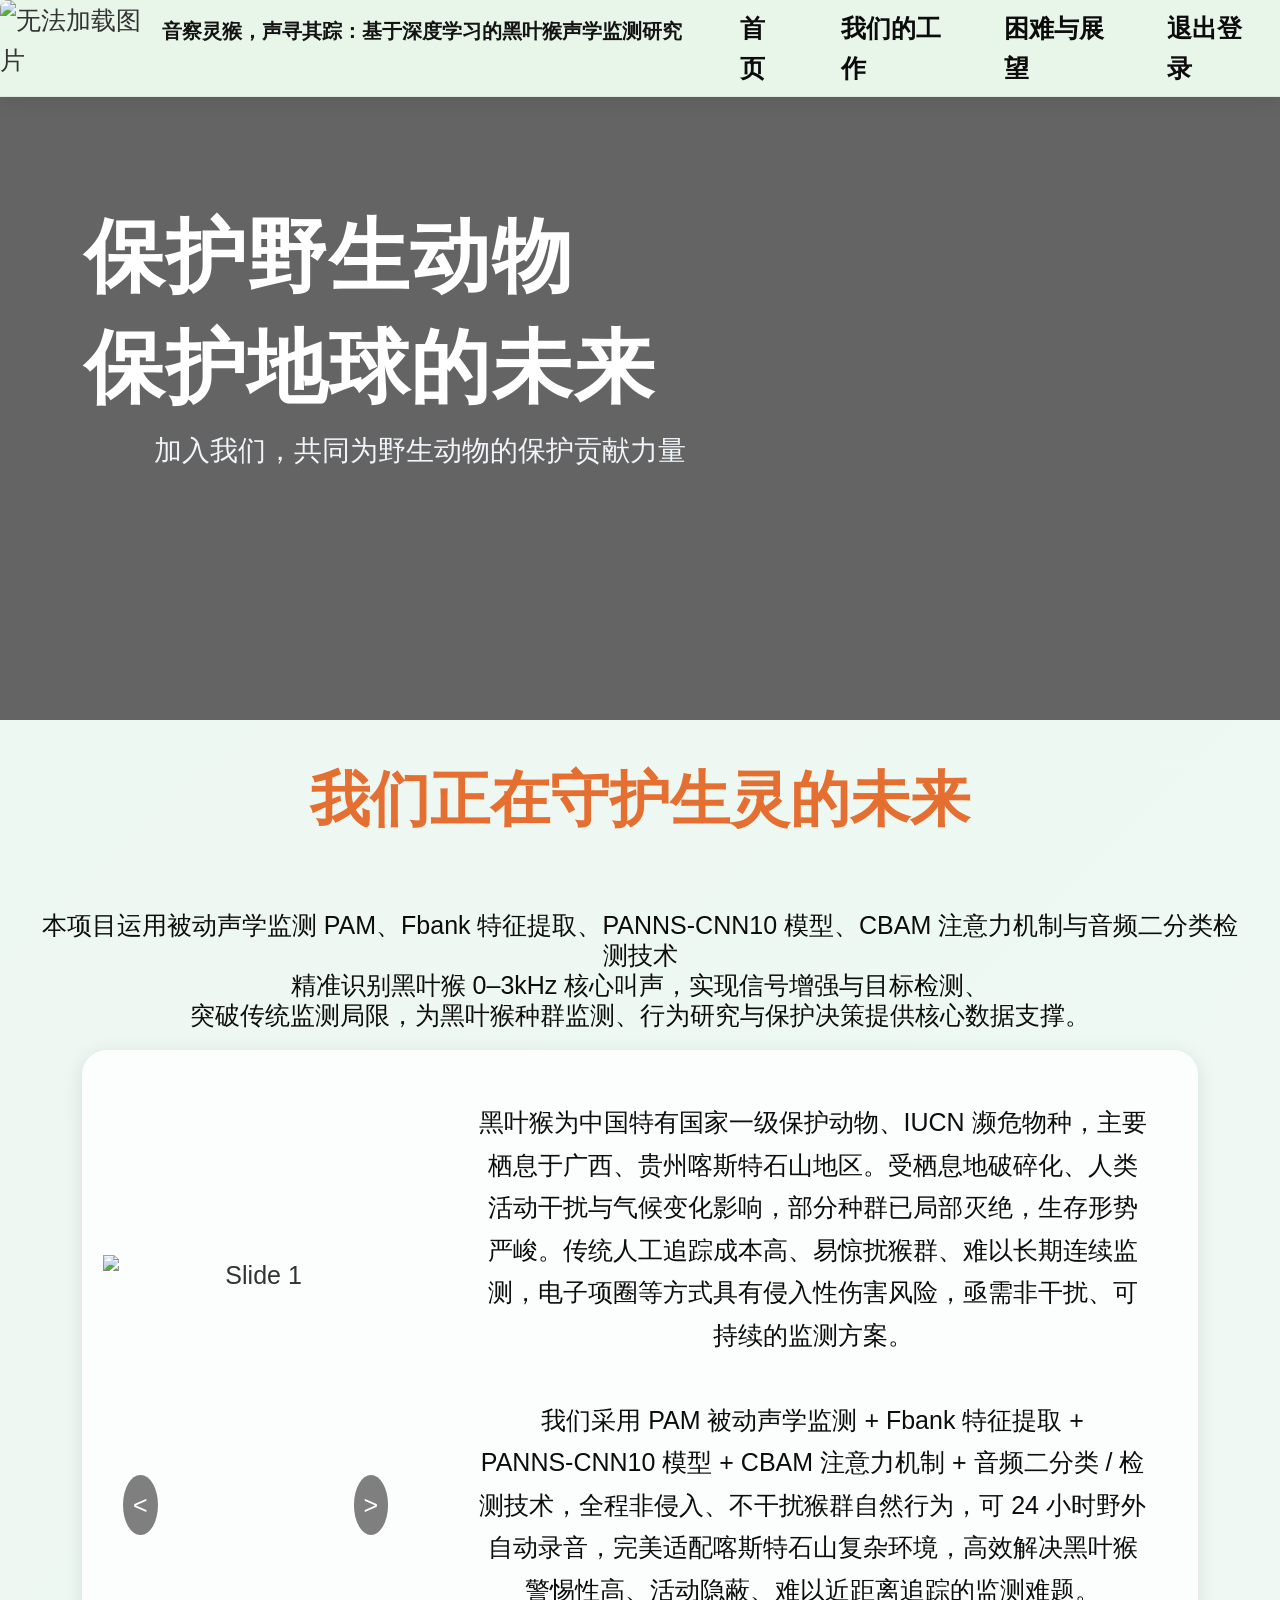
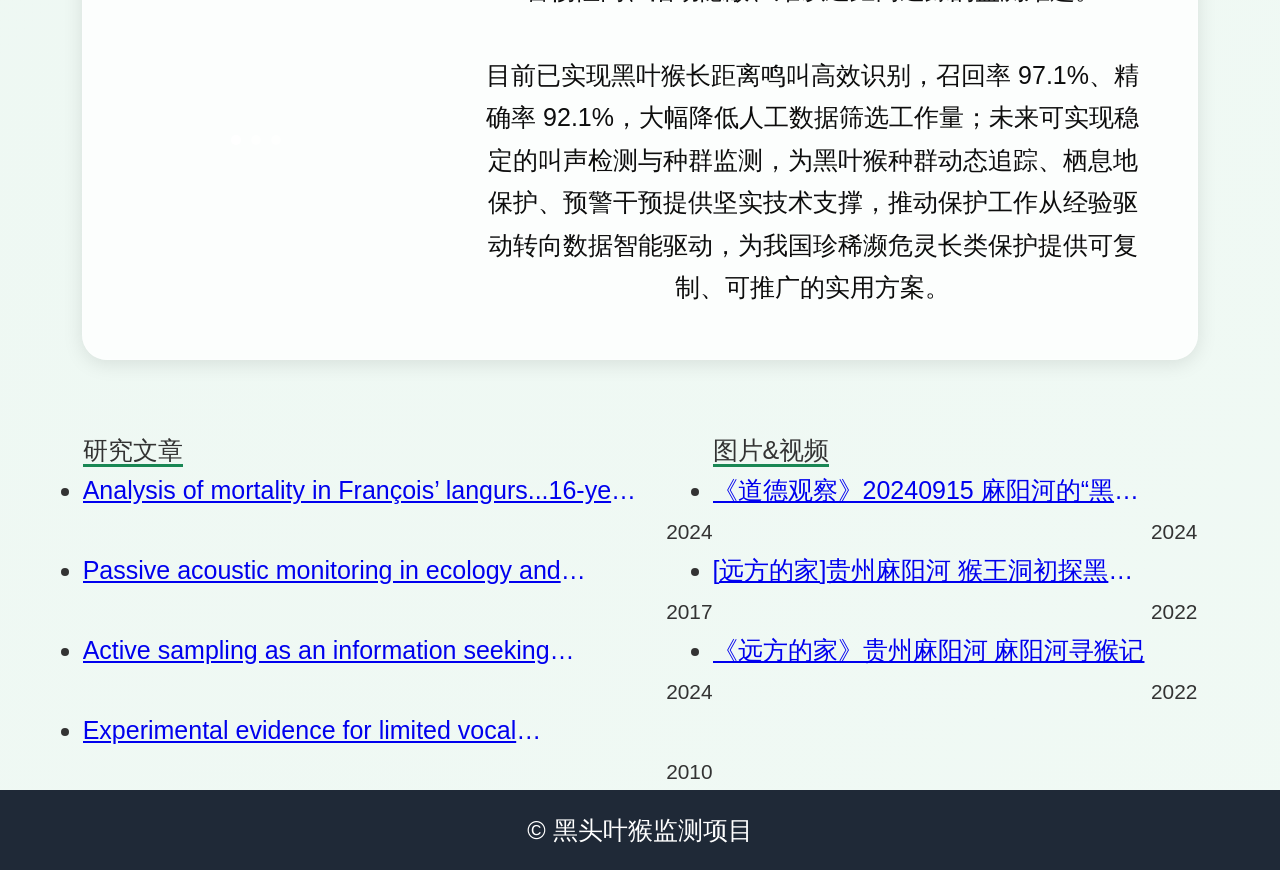
==== home.html @ e72d583b "Add files via upload" ====
<!DOCTYPE html>
<html lang="zh-CN">

<head>
    <meta charset="UTF-8">
    <meta name="viewport" content="width=device-width, initial-scale=1.0 user-scalable=no">
    <title>音察灵猴，声寻其踪：基于深度学习的黑叶猴声学监测研究</title>
    <link rel="stylesheet" href="styles.css">
    <link rel="stylesheet" href="styles1.css">
    <script src="1.js"></script>
    <style>
        /* 统一卡片列表样式，保证排版整齐 */
        .c-item-title a {
            display: -webkit-box;
            -webkit-line-clamp: 1;
            -webkit-box-orient: vertical;
            overflow: hidden;
            text-overflow: ellipsis;
            max-width: 90%;
        }
        /* 修复年份错位，强制标题和年份在同一行 */
        .list-group-item .d-flex {
            align-items: center;
        }
        /* Hero区域背景图样式：不遮挡文字，适配版式 */
        .hero {
            position: relative;
            background: #999; /* 保留原灰色底色，作为图片加载失败的兜底 */
        }
        .hero-bg-img {
            position: absolute;
            top: 0;
            left: 0;
            width: 100%;
            height: 100%;
            object-fit: cover;
            z-index: 0;
            opacity: 0.8; /* 半透明，保证文字清晰可读 */
        }
        .hero-content {
            position: relative;
            z-index: 1; /* 文字层级高于图片，不被遮挡 */
        }
    </style>
</head>

<body>
    <!-- Header Section -->
    <header>
        <div class="hh1" style="display: flex;justify-content: space-between;">
            <div class="hh2" style="display: flex;justify-content: center;">
                <div class="logo">
                    <img src="img/monkeylogo.png" alt="无法加载图片">
                </div>
                <div class="topic"
                    style="margin: 15px;color: rgb(20, 20, 20);font-weight: bold;font-size: 20px;width: 600px;">
                    <p>音察灵猴，声寻其踪：基于深度学习的黑叶猴声学监测研究</p>
                </div>
            </div>
            <div class="nav">
                <ul class="navlist">
                    <li class="btli"><a href="home.html">首页</a></li>
                    <li class="btli"><a href="work.html">我们的工作</a></li>
                    <li class="btli"><a href="work3yzy.html" class="btli">困难与展望</a>
                    </li>
                    <li class="btli"><a href="index.html">退出登录</a></li>
                </ul>
            </div>
        </div>
    </header>

    <!-- Hero Section (插入背景图) -->
    <section id="home" class="hero">
        <!-- 插入背景图，不影响原有文字 -->
        <img src="img/homemonkey1.png" alt="黑叶猴背景" class="hero-bg-img">
        <div class="hero-content">
            <h1 class="hero-title1">保护野生动物</h1>
            <h1 class="hero-title2">保护地球的未来</h1>
            <h5 class="hero-subtitle">加入我们，共同为野生动物的保护贡献力量</h5>
        </div>
    </section>

    <!-- Project Background Section -->
    <section id="background" class="background fadeIn">
        <div class="section-header">
            <h2>我们正在守护生灵的未来</h2>
        </div>
        <div class="text">
            <div>本项目运用被动声学监测 PAM、Fbank 特征提取、PANNS‑CNN10 模型、CBAM 注意力机制与音频二分类检测技术</div>
            <p>精准识别黑叶猴 0–3kHz 核心叫声，实现信号增强与目标检测、</p>
            <p>突破传统监测局限，为黑叶猴种群监测、行为研究与保护决策提供核心数据支撑。</p>
        </div>

        <div class="content">
            <div class="slider">
                <div class="slider-inner">
                    <img class="slide" src="img/slider1.png" alt="Slide 1">
                    <img class="slide" src="img/slider2.png" alt="Slide 2">
                    <img class="slide" src="img/slider3.png" alt="Slide 3">
                </div>
                <div class="slider-controls">
                    <span class="prev">&lt;</span>
                    <span class="next">&gt;</span>
                </div>
                <div class="slider-indicators">
                    <span class="active"></span>
                    <span></span>
                    <span></span>
                </div>
            </div>
            <div class="text1">
                <p>黑叶猴为中国特有国家一级保护动物、IUCN 濒危物种，主要栖息于广西、贵州喀斯特石山地区。受栖息地破碎化、人类活动干扰与气候变化影响，部分种群已局部灭绝，生存形势严峻。传统人工追踪成本高、易惊扰猴群、难以长期连续监测，电子项圈等方式具有侵入性伤害风险，亟需非干扰、可持续的监测方案。
                </p>
                <br>
                <p>我们采用 PAM 被动声学监测 + Fbank 特征提取 + PANNS‑CNN10 模型 + CBAM 注意力机制 + 音频二分类 / 检测技术，全程非侵入、不干扰猴群自然行为，可 24 小时野外自动录音，完美适配喀斯特石山复杂环境，高效解决黑叶猴警惕性高、活动隐蔽、难以近距离追踪的监测难题。
                </p>
                <br>
                <p>目前已实现黑叶猴长距离鸣叫高效识别，召回率 97.1%、精确率 92.1%，大幅降低人工数据筛选工作量；未来可实现稳定的叫声检测与种群监测，为黑叶猴种群动态追踪、栖息地保护、预警干预提供坚实技术支撑，推动保护工作从经验驱动转向数据智能驱动，为我国珍稀濒危灵长类保护提供可复制、可推广的实用方案。
                </p>
            </div>
        </div>
    </section>

    <div class="container py-2">
        <div class="row g-2" style="display: flex;justify-content: center;margin: 0 20px;">
            <!-- 左侧：研究文章 -->
            <div class="col-lg-6">
                <div class="bg-white shadow p-3">
                    <span class="fs-3 pb-1 text-success" style="border-bottom: solid 3px #198754">研究文章</span>
                    <div class="w-100 fw-light pt-2">
                        <ul class="list-group list-group-flush w-100">
                            <li class="list-group-item py-2 px-0 border-top-0 border-bottom">
                                <div class="d-flex justify-content-between align-items-center">
                                    <div class="text-truncate c-item-title">
                                        <a href="https://www.frontiersin.org/articles/10.3389/fvets.2024.1376265/full" target="_blank">Analysis of mortality in François’ langurs...16-year review</a>
                                    </div>
                                    <div style="min-width: 72px; text-align: right">
                                        <small>2024</small>
                                    </div>
                                </div>
                            </li>
                            <li class="list-group-item py-2 px-0 border-top-0 border-bottom">
                                <div class="d-flex justify-content-between align-items-center">
                                    <div class="text-truncate c-item-title">
                                        <a href="https://www.wwf.org.uk/sites/default/files/2019-04/Acousticmonitoring-WWF-guidelines.pdf" target="_blank">Passive acoustic monitoring in ecology and conservation</a>
                                    </div>
                                    <div style="min-width: 72px; text-align: right">
                                        <small>2017</small>
                                    </div>
                                </div>
                            </li>
                            <li class="list-group-item py-2 px-0 border-top-0 border-bottom">
                                <div class="d-flex justify-content-between align-items-center">
                                    <div class="text-truncate c-item-title">
                                        <a href="https://kns.cnki.net/kcms2/article/abstract?v=[base64]" target="_blank">Active sampling as an information seeking strategy...</a>
                                    </div>
                                    <div style="min-width: 72px; text-align: right">
                                        <small>2024</small>
                                    </div>
                                </div>
                            </li>
                            <li class="list-group-item py-2 px-0 border-top-0 border-bottom">
                                <div class="d-flex justify-content-between align-items-center">
                                    <div class="text-truncate c-item-title">
                                        <a href="https://kns.cnki.net/kcms2/article/abstract?v=FFXUSKHsLlYYn5ZZKFR22b0hi7bHdEcYw-Uz6AQ4ylcARpbNzk4kVjbPF961kesk0VSzQDSa9UuN9sXNz6bow1qn3Wdq_i1luFQ4UuqnkPhf7IpKPityNdQgUZwh7k2Hpor80Qw8Uta36SYunQECj4AI_6WnevBC0QHnEtYXLg6q024DS5hEdtl9OC0Etluo&uniplatform=NZKPT&language=CHS" target="_blank">Experimental evidence for limited vocal recognition...</a>
                                    </div>
                                    <div style="min-width: 72px; text-align: right">
                                        <small>2010</small>
                                    </div>
                                </div>
                            </li>
                        </ul>
                    </div>
                </div>
            </div>

            <!-- 右侧：图片&视频 -->
            <div class="col-lg-6">
                <div class="bg-white shadow p-3">
                    <span class="fs-3 pb-1 text-success" style="border-bottom: solid 3px #198754">图片&视频</span>
                    <div class="w-100 fw-light pt-2">
                        <ul class="list-group list-group-flush w-100">
                            <li class="list-group-item py-2 px-0 border-top-0 border-bottom">
                                <div class="d-flex justify-content-between align-items-center">
                                    <div class="text-truncate c-item-title">
                                        <a href="https://tv.cctv.cn/2024/09/16/VIDED9gtNvkhMaBdOLBy8oVQ240916.shtml" target="_blank">《道德观察》20240915 麻阳河的“黑叶猴王”</a>
                                    </div>
                                    <div style="min-width: 72px; text-align: right">
                                        <small>2024</small>
                                    </div>
                                </div>
                            </li>
                            <li class="list-group-item py-2 px-0 border-top-0 border-bottom">
                                <div class="d-flex justify-content-between align-items-center">
                                    <div class="text-truncate c-item-title">
                                        <a href="https://tv.cctv.cn/2022/03/17/VIDEhpNtifBWQ40IiBx0kAze220317.shtml" target="_blank">[远方的家]贵州麻阳河 猴王洞初探黑叶猴</a>
                                    </div>
                                    <div style="min-width: 72px; text-align: right">
                                        <small>2022</small>
                                    </div>
                                </div>
                            </li>
                            <li class="list-group-item py-2 px-0 border-top-0 border-bottom">
                                <div class="d-flex justify-content-between align-items-center">
                                    <div class="text-truncate c-item-title">
                                        <a href="https://tv.cctv.cn/2022/03/17/VIDE7ExL92pRTmyXFYsyt2iU220317.shtml" target="_blank">《远方的家》贵州麻阳河 麻阳河寻猴记</a>
                                    </div>
                                    <div style="min-width: 72px; text-align: right">
                                        <small>2022</small>
                                    </div>
                                </div>
                            </li>
                        </ul>
                    </div>
                </div>
            </div>
        </div>
    </div>

    <script>
        document.addEventListener('DOMContentLoaded', function () {
            const sliderInner = document.querySelector('.slider-inner');
            const slides = document.querySelectorAll('.slide');
            const prevBtn = document.querySelector('.prev');
            const nextBtn = document.querySelector('.next');
            const indicators = document.querySelectorAll('.slider-indicators span');

            let currentSlide = 0;
            let isPlaying = true;
            let slideInterval;
            const SLIDE_DURATION = 3000;

            function initSlider() {
                sliderInner.style.width = `${slides.length * 100}%`;
                startAutoPlay();
                goToSlide(currentSlide);
            }

            function goToSlide(index) {
                if (index < 0) index = slides.length - 1;
                if (index >= slides.length) index = 0;
                currentSlide = index;
                const offset = -currentSlide * (100 / slides.length);
                sliderInner.style.transform = `translateX(${offset}%)`;
                updateIndicators();
            }

            function updateIndicators() {
                indicators.forEach((indicator, i) => {
                    indicator.classList.toggle('active', i === currentSlide);
                });
            }

            function nextSlide() { goToSlide(currentSlide + 1); }
            function prevSlide() { goToSlide(currentSlide - 1); }

            function startAutoPlay() {
                stopAutoPlay();
                slideInterval = setInterval(() => { if (isPlaying) nextSlide(); }, SLIDE_DURATION);
            }

            function stopAutoPlay() { clearInterval(slideInterval); }
            function resetAutoPlay() { stopAutoPlay(); startAutoPlay(); }

            prevBtn.addEventListener('click', () => { prevSlide(); resetAutoPlay(); });
            nextBtn.addEventListener('click', () => { nextSlide(); resetAutoPlay(); });
            indicators.forEach((indicator, i) => {
                indicator.addEventListener('click', () => { goToSlide(i); resetAutoPlay(); });
            });

            sliderInner.parentElement.addEventListener('mouseenter', () => { isPlaying = false; });
            sliderInner.parentElement.addEventListener('mouseleave', () => { isPlaying = true; });
            initSlider();
        });

        window.addEventListener('scroll', function () {
            var workSection = document.querySelector('#team');
            if (workSection) {
                var position = workSection.getBoundingClientRect();
                if (position.top < window.innerHeight) {
                    workSection.classList.add('fadeIn');
                }
            }
        });
    </script>

    <!-- Footer Section -->
    <footer>
        <p>© 黑头叶猴监测项目</p>
    </footer>
    <script>
        let isAutoScrolling = false;
        window.addEventListener('wheel', function (e) {
            const currentTop = window.scrollY;
            if (currentTop < 50 && e.deltaY > 0 && !isAutoScrolling) {
                isAutoScrolling = true;
                window.scrollTo({ top: window.innerHeight, behavior: 'smooth' });
                setTimeout(() => { isAutoScrolling = false; }, 800);
            }
        }, { passive: false });

        let lastScrollTop = 0;
        const header = document.querySelector('header');
        window.addEventListener('scroll', function () {
            const currentScroll = window.pageYOffset;
            if (currentScroll > lastScrollTop && currentScroll > 50) {
                header.style.transform = 'translateY(-100%)';
            } else {
                header.style.transform = 'translateY(0)';
            }
            lastScrollTop = currentScroll;
        });
    </script>
</body>

</html>
---- styles.css ----
/* General Styles */
* {
    margin: 0;
    padding: 0;
    box-sizing: border-box;
    font-family: -apple-system, BlinkMacSystemFont, "Segoe UI", Roboto, sans-serif;
}

body {
    font-family: "KaiTi", "STKaiti", sans-serif;
    line-height: 1.6;
    color: #333;
    background: linear-gradient(-45deg, #f2f9f4, #e8f5e9, #f1faf5, #edf7f2);
    /* 从蓝色到绿色 */
    background-size: 400% 400%;
    height: 100%;
    /* 使背景充满整个视口 */
    margin: 0;
    /* 去除默认的页面间距 */
    animation: gradient 10s ease infinite;
    font-size: 25px;
    overflow: hidden;
}

.container {
    max-width: 100%;
    margin: 0 auto;
    padding: 0 20px;
    font-weight: 100%;
    max-height: 1200px;

}

/* 背景渐变动画 */
@keyframes gradient {
    0% {
        background-position: 0% 50%;
    }

    50% {
        background-position: 100% 50%;
    }

    100% {
        background-position: 0% 50%;
    }
}



/* 左侧橙色箭头 */
.arrow-shape {
    position: absolute;
    left: -70px;
    top: 24%;
    transform: translateY(-50%);
    width: 150px;
    height: 200px;
    background-color: #ff8a00;
    clip-path: polygon(0 0, 100% 50%, 0 100%);
    border-radius: 0 30px 30px 0;
}

/* 内容布局：左文右图 */
.work-content {
    align-items: center;
    justify-content: space-between;
    gap: 50px;
}

.www {
    display: flex;
}

.text-section {
    flex: 1;
}

.icon-section {
    flex: 0 0 180px;
}

/* 标题 */
.text-section h1 {
    font-size: 90px;
    font-weight: 900;
    line-height: 1.1;
    margin-bottom: 25px;
    letter-spacing: -0.5px;
    text-align: left;
    margin-left: 10%;
}

/* 描述文字 */
.main-desc {
    font-size: 37px;
    line-height: 1.5;
    margin-bottom: 30px;
    margin-left: 10%;
    text-align: left;

}

.main-desc span {
    color: #ff8a00;
    font-weight: 600;
}

.monkey-drawing {
    position: relative;
    width: 400px;
    text-align: center;
    margin-top: 10%;
}

.point {
    position: absolute;
    width: 18px;
    height: 18px;
    background-color: #f57c00;
    border-radius: 50%;
    transform: translate(-50%, -50%);
    cursor: pointer;
    transition: 0.2s;
}

.point:hover {
    transform: translate(-50%, -50%) scale(1.3);
    background: #e65100;
}

.p1 {
    top: 39%;
    left: 37%;
}

.p2 {
    top: 35%;
    left: 34%;
}

.p3 {
    top: 48%;
    left: 36%;
}

.tooltip {
    position: absolute;
    background: rgba(0, 0, 0, 0.8);
    color: #fff;
    padding: 6px 12px;
    border-radius: 6px;
    font-size: 14px;
    white-space: nowrap;
    opacity: 0;
    pointer-events: none;
    transition: 0.2s;
}

/* 波浪容器：放在页面最底部，高度足够展示曲线 */
.wave-container {
    position: absolute;
    bottom: 0;
    left: 0;
    width: 100%;
    height: 80%;
    /* 恢复到 SVG 原始高度，保证曲线完整 */
    z-index: -1;
    overflow: hidden;
}

/* 波浪基础样式 */
.wave {
    position: absolute;
    bottom: 0;
    left: 0;
    width: 200%;
    height: 220px;
    background-repeat: repeat-x;
    background-position: 0 bottom;
}

/* 波浪1：浅绿，速度慢 */
.wave-1 {
    background-image: url('data:image/svg+xml;utf8,<svg xmlns="http://www.w3.org/2000/svg" viewBox="0 0 1440 320"><path fill="%23a5e9cb" fill-opacity="0.4" d="M0,192Q480,96,960,192T1440,192L1440,320L960,320T0,320Z"></path></svg>');
    background-size: 1440px 320px;
    /* 匹配容器高度 */
    animation: wave 25s linear infinite;
}

/* 波浪2：中绿，速度中等 */
.wave-2 {
    background-image: url('data:image/svg+xml;utf8,<svg xmlns="http://www.w3.org/2000/svg" viewBox="0 0 1440 320"><path fill="%2366d69b" fill-opacity="0.3" d="M0,224Q480,128,960,224T1440,224L1440,320L960,320T0,320Z"></path></svg>');
    background-size: 1440px 320px;
    animation: wave 20s linear infinite reverse;
}

/* 波浪3：深绿，速度快 */
.wave-3 {
    background-image: url('data:image/svg+xml;utf8,<svg xmlns="http://www.w3.org/2000/svg" viewBox="0 0 1440 320"><path fill="%2334b76e" fill-opacity="0.2" d="M0,256Q480,160,960,256T1440,256L1440,320L960,320T0,320Z"></path></svg>');
    background-size: 1440px 320px;
    animation: wave 15s linear infinite;
}

/* 波浪飘动动画 */
@keyframes wave {
    0% {
        transform: translateX(0);
    }

    100% {
        transform: translateX(-50%);
    }
}

/* 确保你的页面内容在波浪之上 */
header,
.container {
    position: relative;
    z-index: 1;
}

.green-box {
    background-color: #bfeaca;
    color: #2d3e40;
    padding: 30px 26px;
    border-radius: 12px;
    font-size: 16px;
    line-height: 1.7;
    max-width: 550px;
    /* 加宽方框 */
    box-shadow: 0 1px 5px rgba(0, 0, 0, 0.04);
    position: relative;
    right: -10%;
    /* 向右偏移，覆盖部分图片 */
    width: calc(100% + 5%);
    /* 加宽宽度 */
    height: 300px;
    min-height: 240px;
    margin-left: 25%;
}



/*我们的工作首页*/
/* 导航栏 */
.navbar {
    display: flex;
    align-items: center;
    padding: 5px 0;
    border-bottom: 1px solid #eee;
}

.navbar .logo {
    font-size: 2rem;
    font-weight: 800;
    color: #001480;
}

.navbar .nav-icons {
    margin-left: auto;
    display: flex;
    gap: 20px;
    font-size: 1.5rem;
    color: #001480;
}

/* 面包屑 */
.breadcrumb {

    color: #666;
    font-size: 0.9rem;

}

.breadcrumb a {
    color: #666;
    text-decoration: none;
}

.breadcrumb a:hover {
    color: #001480;
}

/* 主内容区 */
.main-content {
    display: grid;
    grid-template-columns: 1fr 1fr;
    gap: 40px;
    align-items: center;
    margin-bottom: 50px;
    position: relative;
    /* 让子元素可以绝对定位 */
    max-width: 100%;

}

.title-section {
    position: relative;
    z-index: 2;
    /* 让方框在图片上层 */
}


.main-title {
    font-size: 5.5rem;
    font-weight: 700;
    color: #f48a20;
    margin-bottom: 10px;
    line-height: 1.1;
}

.sub-title {
    font-size: 2.5rem;
    color: #666;
    font-weight: 300;
}

/* 图片区域 - 修复版 */
.image-section {
    width: 100%;
    max-width: 600px;
    height: 450px;
    overflow: hidden;
    border-radius: 12px;
    /* 建议稍微加大圆角，更现代 */
    box-shadow: 0 10px 30px rgba(0, 0, 0, 0.12);
    /* 增加阴影，提升质感 */
    margin: 0 auto;
    /* 居中显示 */
    margin-right: 20%;

}

.image-section img {
    width: 100%;
    height: 100%;
    object-fit: cover;
    /* 保持图片比例且铺满 */
    display: block;

    /* 初始状态 */
    opacity: 0;
    transform: translateX(40px);

    /* 正确的入场动画 */
    animation: fadeInRight 0.9s ease forwards;
    animation-delay: 0.2s;
    /* 可选：轻微延迟，更自然 */
}

/* ====================== 正确的动画定义 ====================== */
@keyframes fadeInRight {
    from {
        opacity: 0;
        transform: translateX(40px);
    }

    to {
        opacity: 1;
        transform: translateX(0);
    }
}

/* ========== 数据卡片容器 ========== */
.stats-grid {
    display: grid;
    grid-template-columns: repeat(3, 1fr);
    gap: 5px 30px;
    padding: 40px 0;
    max-width: 1200px;
    margin: 0 auto;
    margin-left: 17%;
}

/* ========== 单个数据卡片 ========== */
.stat-card {
    opacity: 0;
    transform: translateY(30px);
}

/* 入场动画 */
.stat-card:nth-child(1) {
    animation: fadeInUp 0.8s ease 0.1s forwards;
}

.stat-card:nth-child(2) {
    animation: fadeInUp 0.8s ease 0.3s forwards;
}

.stat-card:nth-child(3) {
    animation: fadeInUp 0.8s ease 0.5s forwards;
}

/* ========== 图标样式 ========== */
.stat-icon {
    font-size: 3.8rem;
    color: #001480;
    margin-bottom: 2px;
}

/* ========== 数字样式（核心优化） ========== */
.stat-number {
    font-size: 3.6rem;
    font-weight: 700;
    color: #001480;
    line-height: 1;
    min-height: 68px;
    font-variant-numeric: tabular-nums;
    /* 防止数字跳动 */
    position: relative;
}

/* ========== 标签文字 ========== */
.stat-label {
    font-size: 1.05rem;
    color: #555;
    margin-top: 2px;
    font-weight: 500;
}

/* ====================== 流畅数字计数动画 ====================== */
.stat-number {
    counter-reset: count 0;
}

/* 使用 JavaScript 驱动的计数动画（推荐方式） */
.stat-number.counting::after {
    content: attr(data-display);
    animation: none;
}

/* 优雅的入场动画 */
@keyframes fadeInUp {
    to {
        opacity: 1;
        transform: translateY(0);
    }
}

/* 全局正常滚动，不锁死！！ */
html,
body {
    margin: 0;
    padding: 0;
    overflow: visible;
    height: auto;
}

/* 2. 滚动容器：真正承载所有页面的元素 */
.scroll-container {
    height: 100%;
    overflow-y: scroll !important;
    touch-action: pan-y !important;
    pointer-events: auto !important;
}


.hero {
    scroll-snap-align: start;
    min-height: 100vh;
}

.background {
    scroll-snap-align: start;
    min-height: 100vh;
    display: grid;
    place-items: center;
}

/* 每一页的基础样式 */
.screen {
    width: 100%;
    height: 100vh;
    position: relative;
    display: flex;
    flex-direction: column;
    align-items: center;
    justify-content: center;
}

/* 封面页特殊处理 - 占满屏幕 */
.cover-screen {
    background: #f8fbf9;
    /* 你的页面背景色 */
}

@keyframes gradient {
    0% {
        background-position: 0% 50%;
    }

    50% {
        background-position: 100% 50%;
    }

    100% {
        background-position: 0% 50%;
    }
}

/* 导航栏固定 + 过渡动画 */
header {
    position: fixed;
    top: 0;
    left: 0;
    width: 100%;
    z-index: 999;
    transition: transform 0.3s ease;
    box-shadow: 0 4px 20px rgba(0, 0, 0, 0.08);
    border-bottom: 1px solid rgba(0, 0, 0, 0.05);
    background-color: #e8f5e9;
}

/* 向上滑显示，向下滑隐藏 */
header.hide {
    transform: translateY(-100%);
}

header .logo {
    height: 60px;
}

header .logo img {
    width: auto;
    height: 100%;
    object-fit: contain;
    border-radius: 8px;
}

.nav {
    align-items: center;

}

.nav ul {
    list-style-type: none;
    display: flex;
}

.nav .btli {
    position: relative;
    /* 新增 */
    z-index: 100;
}

.nav ul li {
    margin: 8px 30px;
}

.navlist a {
    color: rgb(12, 12, 12);
    text-decoration: none;
    font-weight: bold;
}

.nav .droplist {
    display: none;
    position: absolute;
    top: 100%;
    left: 0;
    min-width: 200px;
    background-color: #1f2937;
    box-shadow: 0 2px 5px rgba(0, 0, 0, 0.2);
    z-index: 1000;
    opacity: 1;
}

.nav .droplist li {
    text-align: center;
    padding: 0;
}

.nav .droplist a {
    color: rgb(15, 15, 15);
    padding: 0;
    text-decoration: none;
}

.nav .droplist a:hover {
    background-color: #bfeaca;
}

.btli:hover .droplist {
    display: block;

}

.navlist a:hover {
    background-color: #bfeaca;
    display: block;
    border-radius: 10px;
}

.nav::after {
    content: "";
    display: table;
    clear: both;
}

/*简易图*/
/* ====================== 最新动态模块 ====================== */
.whats-new-section {
    padding: 50px 0;
    background: #f9fbf7;
}

.whats-new-container {
    max-width: 1280px;
    margin: 0 auto;
    padding: 0 40px;
}

.section-header {
    display: flex;
    align-items: center;
    justify-content: center;
    gap: 20px;
    margin-bottom: 60px;
}

.decor-line {
    flex: 1;
    height: 2px;
    background: linear-gradient(to right, transparent, #4ade80, transparent);
}

.section-title {
    font-size: 32px;
    font-weight: 700;
    color: #1f2937;
    white-space: nowrap;
}

/*======声学采集=======*/
/* 主要内容区域 */
.whats-new-content {
    display: grid;
    grid-template-columns: 1fr 1fr;
    gap: 60px;
    align-items: start;
}

/* 左侧列：包裹图片+按钮 */
.left-column {
    display: flex;
    flex-direction: column;
    gap: 24px;
    /* 图片和按钮之间的间距 */
    align-items: center;
    /* 按钮左对齐，和图片左边缘对齐 */
}

/* 左侧图片区域 - 核心：悬停放大效果 */
.news-image-wrapper {
    position: relative;
    border-radius: 16px;
    overflow: hidden;
    box-shadow: 0 20px 40px rgba(0, 0, 0, 0.12);
    aspect-ratio: 4 / 3;
    /* 保持图片比例 */
}

.news-main-image {
    width: 100%;
    height: 100%;
    object-fit: cover;
    transition: transform 0.6s cubic-bezier(0.4, 0, 0.2, 1);
}

.news-image-wrapper:hover .news-main-image {
    transform: scale(1.08);
    /* 鼠标悬停时轻微放大 */
}

.image-date {
    position: absolute;
    bottom: 20px;
    left: 20px;
    background: rgba(0, 0, 0, 0.2);
    color: white;
    padding: 6px 14px;
    border-radius: 20px;
    font-size: 14px;
    font-weight: 500;
}

/* 右侧新闻列表 */
.news-list {
    display: flex;
    flex-direction: column;
    gap: 42px;
}

.news-item {
    transition: transform 0.3s ease;
}

.news-item:hover {
    transform: translateX(8px);
}

.news-date {
    color: #10b981;
    font-size: 15px;
    font-weight: 600;
    margin-bottom: 8px;
}

.news-title {
    font-size: 22px;
    line-height: 1.35;
    color: #1f2937;
    font-weight: 600;
}

/* 查看更多按钮 */
.view-more-btn {
    display: inline-block;
    margin-top: 20px;
    padding: 14px 32px;
    background: #10b981;
    color: white;
    border-radius: 50px;
    text-decoration: none;
    font-weight: 800;
    transition: all 0.3s ease;
}

.view-more-btn:hover {
    background: #059669;
    transform: translateY(-3px);
    box-shadow: 0 10px 20px rgba(16, 185, 129, 0.3);
}

/* 响应式处理 */
@media (max-width: 992px) {
    .whats-new-content {
        grid-template-columns: 1fr;
        gap: 50px;
    }

    .section-header {
        margin-bottom: 40px;
    }
}

/* Hero Section */
.hero {
    background: url('homemonkey1.png') no-repeat center 40%;
    background-size: 100%;
    width: 100%;
    min-height: 80vh;
    color: white;
    padding: 100px 5%;
    display: flex;
    flex-direction: column;
    justify-content: center;
    text-align: left;
    margin-top: 0;
    position: relative;
}

/* 文字内容容器 */
.hero-content {
    position: absolute;
    z-index: 2;
    text-align: left;
    max-width: 900px;
    padding: 0 20px;
}

.hero h1 {
    font-size: 80px;
    font-weight: 800;
    /* 加粗，匹配 ASML 粗体风格 */
    margin: 0 0 15px 0;
    line-height: 1.2;
    font-family: -apple-system, BlinkMacSystemFont, "Segoe UI", Roboto, "Helvetica Neue", Arial, "Noto Sans", sans-serif, "Apple Color Emoji", "Segoe UI Emoji", "Segoe UI Symbol", "Noto Color Emoji";
    letter-spacing: 0.02em;
    /* 轻微字间距，更贴近 ASML 排版 */
}

.hero p {
    font-size: 32px;
    font-weight: 400;
    margin: 0 0 30px 0;
    opacity: 0.9;
    max-width: 700px;
    font-family: -apple-system, BlinkMacSystemFont, "Segoe UI", Roboto, "Helvetica Neue", Arial, "Noto Sans", sans-serif, "Apple Color Emoji", "Segoe UI Emoji", "Segoe UI Symbol", "Noto Color Emoji";
    letter-spacing: 0.01em;
}

.hero::before {
    content: '';
    position: absolute;
    top: 0;
    left: 0;
    width: 100%;
    height: 100%;
    background: rgba(0, 0, 0, 0.35);
    /* 半透明黑色遮罩 */
    z-index: 1;
    /* 置于背景图之上，文字之下 */
}


/* 让文字显示在遮罩上方 */
.hero h1,
.hero p,
.hero .btn {
    position: relative;
    z-index: 2;
}

/* 第一行标题 */
.hero-title1 {
    font-size: 78px;
    font-weight: 800;
    color: #ffffff;
    margin: 0 0 12px 0;
    line-height: 1.05;
    letter-spacing: -0.02em;

    opacity: 0;
    transform: translateY(50px);
    animation: fadeInUp 1s ease forwards 0.2s;
}

/* 第二行标题 */
.hero-title2 {
    font-size: 78px;
    font-weight: 800;
    color: #ffffff;
    margin: 0 0 32px 0;
    line-height: 1.05;
    letter-spacing: -0.02em;

    opacity: 0;
    transform: translateY(50px);
    animation: fadeInUp 1s ease forwards 0.5s;
}

/* 副标题 - 已修复 */
.hero-subtitle {
    font-size: 28px;
    font-weight: 400;
    color: #f1f5f9;
    max-width: 720px;
    margin: 0 auto 40px;
    line-height: 1.45;

    opacity: 0;
    transform: translateY(40px);
    animation: fadeInUp 1s ease forwards 0.9s;
    /* 修复重点：明确延迟和 forwar ds */
}

/* 统一动画定义 */
@keyframes fadeInUp {
    from {
        opacity: 0;
        transform: translateY(50px);
    }

    to {
        opacity: 1;
        transform: translateY(0);
    }
}

/* 可选：鼠标悬停时轻微增强效果 */
.hero-content:hover .hero-title1,
.hero-content:hover .hero-title2 {
    transform: scale(1.02);
    transition: transform 0.6s ease;
}

.btn {
    padding: 10px 20px;
    background-color: #3b9d67;
    color: white;
    text-decoration: none;
    border-radius: 5px;
}

.btn:hover {
    transform: scale(1.1);
    transition: transform 0.3s ease;
}

.section-header {
    text-align: center;

}

.section-header h2 {
    font-weight: 700;
    color: #e46f31;
    /* ASML 同款深蓝色 */
    margin: 0;
    font-family: -apple-system, BlinkMacSystemFont, "Segoe UI", Roboto, "Helvetica Neue", Arial, "Noto Sans", sans-serif, "Apple Color Emoji", "Segoe UI Emoji", "Segoe UI Symbol", "Noto Color Emoji";
    line-height: 1;
}

.text {
    font-size: 25px;
    font-weight: 50;
    color: #0d0d0d;
    margin: 20px;
    font-family: -apple-system, BlinkMacSystemFont, "Segoe UI", Roboto, "Helvetica Neue", Arial, "Noto Sans", sans-serif, "Apple Color Emoji", "Segoe UI Emoji", "Segoe UI Symbol", "Noto Color Emoji";
    line-height: 1.2;
}

.text1 {
    margin-top: 5px;
    font-size: 25px;
    font-weight: 300;
    color: #0d0d0d;
    margin: 30px;
    font-family: -apple-system, BlinkMacSystemFont, "Segoe UI", Roboto, "Helvetica Neue", Arial, "Noto Sans", sans-serif, "Apple Color Emoji", "Segoe UI Emoji", "Segoe UI Symbol", "Noto Color Emoji";
    line-height: 1.7;

}

/* Project Background Section */
.background {
    padding: 50px 20px;
    text-align: center;

}

.background h2 {
    font-size: 60px;

}

.background .content {
    display: flex;
    justify-content: center;
    align-items: center;
    gap: 40px;
    width: 90%;
    max-width: 1200px;
    min-height: 650px;
    border-radius: 25px;
    box-shadow: 0 4px 20px rgba(0, 0, 0, 0.1);
    padding: 20px;
    margin-bottom: 20px;

    /* 毛玻璃核心样式 */
    background: rgba(255, 255, 255, 0.8);
    backdrop-filter: blur(12px);
    -webkit-backdrop-filter: blur(12px);
    border: 1px solid rgba(255, 255, 255, 0.3);

    /* 居中样式 */
    margin-left: auto;
    margin-right: auto;
}

.background .content .slider {
    width: 150%;
    height: 500px;
    margin: 0;
    position: relative;
    overflow: hidden;
}

.background .content .slider .slider-inner {
    width: 300%;
    height: 100%;
    display: flex;
    transition: transform 0.5s ease;
}

.background .content .slider .slider-inner .slide {
    width: 100%;
    height: 100%;
}

.background .content .slider .slider-controls {
    position: absolute;
    top: 50%;
    transform: translateY(-50%);
    width: 100%;
    display: flex;
    justify-content: space-between;
    padding: 0 20px;
    z-index: 10;
}

.background .content .slider .slider-controls span {
    cursor: pointer;
    padding: 10px;
    background: rgba(0, 0, 0, 0.5);
    color: white;
    border-radius: 50%;
}

.background .content .slider .slider-controls .prev,
.background .content .slider .slider-controls .next {
    background-color: rgba(0, 0, 0, 0.5);
    color: white;
    padding: 10px;
    cursor: pointer;
}

.background .content .slider .slider-indicators {
    position: absolute;
    bottom: 10px;
    left: 50%;
    transform: translateX(-50%);
    display: flex;
    justify-content: center;
}

.background .content .slider .slider-indicators span {
    width: 10px;
    height: 10px;
    margin: 0 5px;
    background-color: rgba(255, 255, 255, 0.5);
    border-radius: 50%;
    cursor: pointer;
}

.background .content .slider .slider-indicators span.active {
    background-color: white;
}



.background .content .text {
    max-width: 800px;
    text-align: left;
}

.pam-section {
    padding: 100px 0;
    background: #f8fbf9;
}

.pam-container {
    max-width: 1280px;
    margin: 0 auto;
    display: flex;
    gap: 40px;
    padding: 0 40px;
}

/* 左侧黄色面板 */
.pam-yellow-panel {
    flex: 0 0 380px;
    background: #FFCC00;
    border-radius: 24px;
    padding: 60px 50px;
    box-shadow: 0 15px 40px rgba(0, 0, 0, 0.1);
}

.pam-title {
    font-size: 42px;
    font-weight: 900;
    line-height: 1.2;
    color: #1a1a1a;
    margin-bottom: 50px;
}

.pam-options {
    display: flex;
    flex-direction: column;
    gap: 16px;
    margin-bottom: 40px;
}

.pam-option {
    padding: 20px 28px;
    background: #ffffff;
    border-radius: 16px;
    font-size: 22px;
    font-weight: 600;
    color: #333;
    cursor: pointer;
    transition: all 0.3s ease;
    box-shadow: 0 6px 20px rgba(0, 0, 0, 0.08);
    border: 2px solid transparent;
}

.pam-option:hover {
    background: linear-gradient(135deg, #ffe066, #ffcc33);
    color: #1a1a1a;
    transform: translateY(-3px);
    box-shadow: 0 12px 30px rgba(255, 153, 0, 0.25);
}

.pam-option.active {
    background: linear-gradient(135deg, #ff8a00, #ff6600);
    color: #ffffff;
    box-shadow: 0 10px 25px rgba(255, 102, 0, 0.35);
    transform: translateY(-2px);
}

/* 右侧视频区域 */
.pam-video-panel {
    flex: 1;
    background: #0f0f0f;
    border-radius: 24px;
    overflow: hidden;
    position: relative;
    height: 520px;
    box-shadow: 0 15px 40px rgba(0, 0, 0, 0.15);
}

/* 视频组：默认隐藏 */
.carousel-group {
    width: 100%;
    height: 100%;
    position: relative;
    display: none;
}

.carousel-group.active {
    display: block;
}

/* 单个视频：一次只显示一个 */
.carousel-slide {
    position: absolute;
    width: 100%;
    height: 100%;
    opacity: 0;
    transition: opacity 0.6s ease;
}

.carousel-slide.active {
    opacity: 1;
}

.pam-video {
    width: 100%;
    height: 100%;
    object-fit: cover;
    background: #000;
}

/* 翻页按钮 */
.carousel-btn {
    position: absolute;
    top: 50%;
    transform: translateY(-50%);
    width: 60px;
    height: 60px;
    border-radius: 50%;
    background: rgba(255, 255, 255, 0.9);
    border: none;
    font-size: 32px;
    color: #333;
    cursor: pointer;
    z-index: 10;
    transition: all 0.3s ease;
}

.carousel-btn:hover {
    background: #ff6600;
    color: #fff;
    transform: translateY(-50%) scale(1.1);
}

.carousel-btn.prev {
    left: 30px;
}

.carousel-btn.next {
    right: 30px;
}

.pam-all-link {
    color: #1a1a1a;
    font-weight: 600;
    text-decoration: underline;
    font-size: 18px;
}

/* 响应式 */
@media (max-width: 992px) {
    .pam-container {
        flex-direction: column;
    }

    .pam-yellow-panel {
        flex: none;
        clip-path: none;
        padding: 70px 40px;
    }

    .pam-carousel {
        height: 420px;
    }
}

/* Work Section */
.work {
    padding: 70px 20px;
    text-align: center;
    background: #fff;
    padding: 50px 0;
}

.work h2 {
    font-size: 2rem;
    margin-bottom: 30px;
}


/* Contact Section */
.contact {
    padding: 50px 20px;
    text-align: center;
}

/* Footer Section */
footer {
    padding: 20px;
    background-color: #1f2937;
    color: white;
    text-align: center;
    margin-top: auto;
    /* 使footer始终位于页面底部 */
}

footer a {
    color: white;
    text-decoration: none;
}
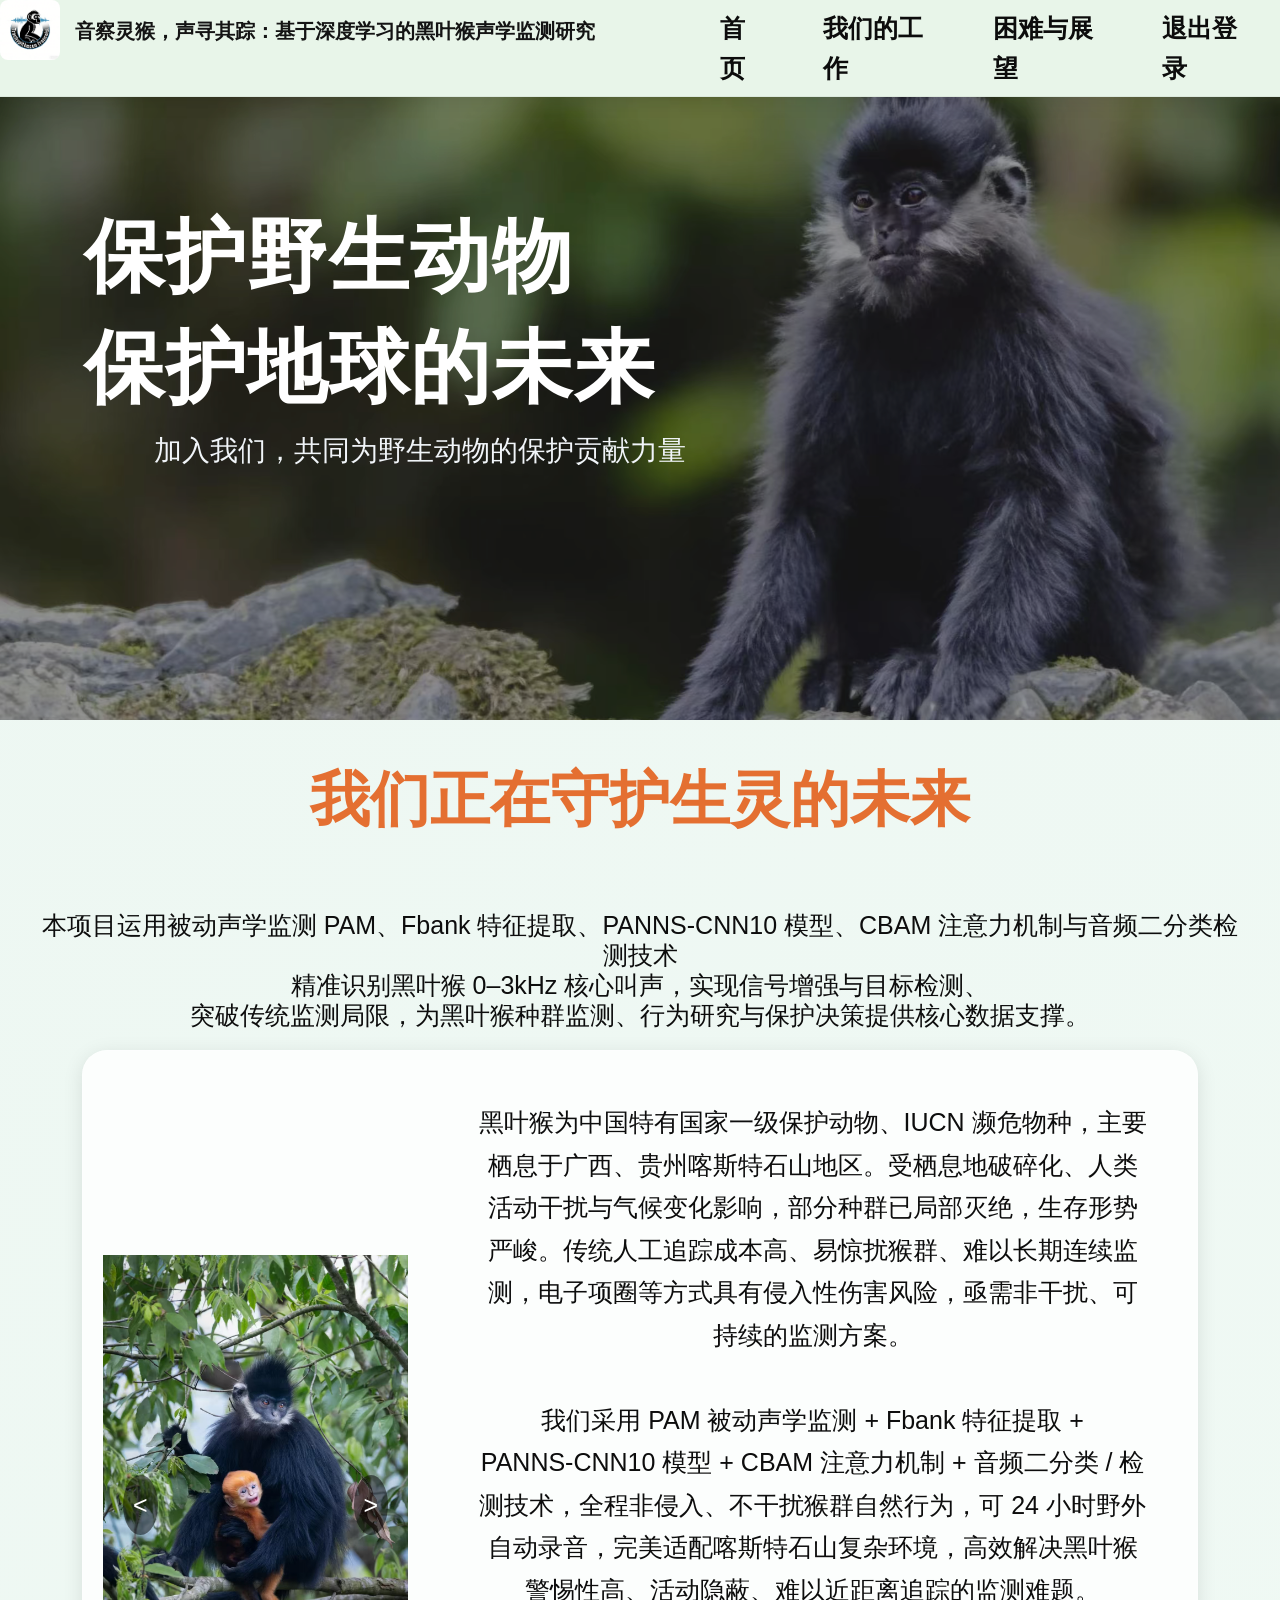
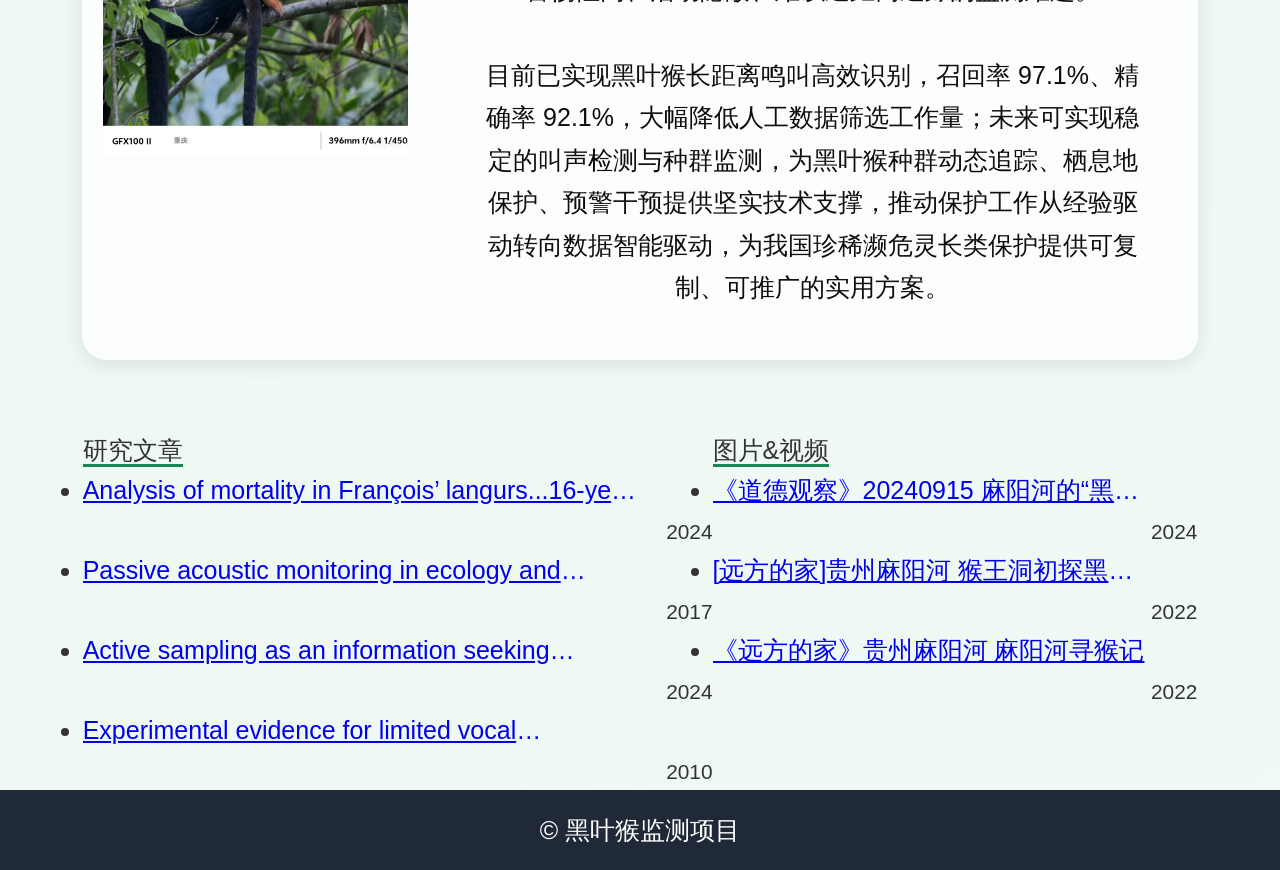
==== commit bedd8092: "Fix HTML encoding issues in home.html" ====
--- a/home.html
+++ b/home.html
@@ -18,15 +18,19 @@
             text-overflow: ellipsis;
             max-width: 90%;
         }
+
         /* 修复年份错位，强制标题和年份在同一行 */
         .list-group-item .d-flex {
             align-items: center;
         }
+
         /* Hero区域背景图样式：不遮挡文字，适配版式 */
         .hero {
             position: relative;
-            background: #999; /* 保留原灰色底色，作为图片加载失败的兜底 */
-        }
+            background: #999;
+            /* 保留原灰色底色，作为图片加载失败的兜底 */
+        }
+
         .hero-bg-img {
             position: absolute;
             top: 0;
@@ -35,11 +39,14 @@
             height: 100%;
             object-fit: cover;
             z-index: 0;
-            opacity: 0.8; /* 半透明，保证文字清晰可读 */
-        }
+            opacity: 0.8;
+            /* 半透明，保证文字清晰可读 */
+        }
+
         .hero-content {
             position: relative;
-            z-index: 1; /* 文字层级高于图片，不被遮挡 */
+            z-index: 1;
+            /* 文字层级高于图片，不被遮挡 */
         }
     </style>
 </head>
@@ -109,13 +116,16 @@
                 </div>
             </div>
             <div class="text1">
-                <p>黑叶猴为中国特有国家一级保护动物、IUCN 濒危物种，主要栖息于广西、贵州喀斯特石山地区。受栖息地破碎化、人类活动干扰与气候变化影响，部分种群已局部灭绝，生存形势严峻。传统人工追踪成本高、易惊扰猴群、难以长期连续监测，电子项圈等方式具有侵入性伤害风险，亟需非干扰、可持续的监测方案。
+                <p>黑叶猴为中国特有国家一级保护动物、IUCN
+                    濒危物种，主要栖息于广西、贵州喀斯特石山地区。受栖息地破碎化、人类活动干扰与气候变化影响，部分种群已局部灭绝，生存形势严峻。传统人工追踪成本高、易惊扰猴群、难以长期连续监测，电子项圈等方式具有侵入性伤害风险，亟需非干扰、可持续的监测方案。
                 </p>
                 <br>
-                <p>我们采用 PAM 被动声学监测 + Fbank 特征提取 + PANNS‑CNN10 模型 + CBAM 注意力机制 + 音频二分类 / 检测技术，全程非侵入、不干扰猴群自然行为，可 24 小时野外自动录音，完美适配喀斯特石山复杂环境，高效解决黑叶猴警惕性高、活动隐蔽、难以近距离追踪的监测难题。
+                <p>我们采用 PAM 被动声学监测 + Fbank 特征提取 + PANNS‑CNN10 模型 + CBAM 注意力机制 + 音频二分类 / 检测技术，全程非侵入、不干扰猴群自然行为，可 24
+                    小时野外自动录音，完美适配喀斯特石山复杂环境，高效解决黑叶猴警惕性高、活动隐蔽、难以近距离追踪的监测难题。
                 </p>
                 <br>
-                <p>目前已实现黑叶猴长距离鸣叫高效识别，召回率 97.1%、精确率 92.1%，大幅降低人工数据筛选工作量；未来可实现稳定的叫声检测与种群监测，为黑叶猴种群动态追踪、栖息地保护、预警干预提供坚实技术支撑，推动保护工作从经验驱动转向数据智能驱动，为我国珍稀濒危灵长类保护提供可复制、可推广的实用方案。
+                <p>目前已实现黑叶猴长距离鸣叫高效识别，召回率 97.1%、精确率
+                    92.1%，大幅降低人工数据筛选工作量；未来可实现稳定的叫声检测与种群监测，为黑叶猴种群动态追踪、栖息地保护、预警干预提供坚实技术支撑，推动保护工作从经验驱动转向数据智能驱动，为我国珍稀濒危灵长类保护提供可复制、可推广的实用方案。
                 </p>
             </div>
         </div>
@@ -132,7 +142,9 @@
                             <li class="list-group-item py-2 px-0 border-top-0 border-bottom">
                                 <div class="d-flex justify-content-between align-items-center">
                                     <div class="text-truncate c-item-title">
-                                        <a href="https://www.frontiersin.org/articles/10.3389/fvets.2024.1376265/full" target="_blank">Analysis of mortality in François’ langurs...16-year review</a>
+                                        <a href="https://www.frontiersin.org/articles/10.3389/fvets.2024.1376265/full"
+                                            target="_blank">Analysis of mortality in François’ langurs...16-year
+                                            review</a>
                                     </div>
                                     <div style="min-width: 72px; text-align: right">
                                         <small>2024</small>
@@ -142,7 +154,8 @@
                             <li class="list-group-item py-2 px-0 border-top-0 border-bottom">
                                 <div class="d-flex justify-content-between align-items-center">
                                     <div class="text-truncate c-item-title">
-                                        <a href="https://www.wwf.org.uk/sites/default/files/2019-04/Acousticmonitoring-WWF-guidelines.pdf" target="_blank">Passive acoustic monitoring in ecology and conservation</a>
+                                        <a href="https://www.wwf.org.uk/sites/default/files/2019-04/Acousticmonitoring-WWF-guidelines.pdf"
+                                            target="_blank">Passive acoustic monitoring in ecology and conservation</a>
                                     </div>
                                     <div style="min-width: 72px; text-align: right">
                                         <small>2017</small>
@@ -152,7 +165,8 @@
                             <li class="list-group-item py-2 px-0 border-top-0 border-bottom">
                                 <div class="d-flex justify-content-between align-items-center">
                                     <div class="text-truncate c-item-title">
-                                        <a href="https://kns.cnki.net/kcms2/article/abstract?v=[base64]" target="_blank">Active sampling as an information seeking strategy...</a>
+                                        <a href="https://kns.cnki.net/kcms2/article/abstract?v=[base64]"
+                                            target="_blank">Active sampling as an information seeking strategy...</a>
                                     </div>
                                     <div style="min-width: 72px; text-align: right">
                                         <small>2024</small>
@@ -162,7 +176,8 @@
                             <li class="list-group-item py-2 px-0 border-top-0 border-bottom">
                                 <div class="d-flex justify-content-between align-items-center">
                                     <div class="text-truncate c-item-title">
-                                        <a href="https://kns.cnki.net/kcms2/article/abstract?v=FFXUSKHsLlYYn5ZZKFR22b0hi7bHdEcYw-Uz6AQ4ylcARpbNzk4kVjbPF961kesk0VSzQDSa9UuN9sXNz6bow1qn3Wdq_i1luFQ4UuqnkPhf7IpKPityNdQgUZwh7k2Hpor80Qw8Uta36SYunQECj4AI_6WnevBC0QHnEtYXLg6q024DS5hEdtl9OC0Etluo&uniplatform=NZKPT&language=CHS" target="_blank">Experimental evidence for limited vocal recognition...</a>
+                                        <a href="https://kns.cnki.net/kcms2/article/abstract?v=FFXUSKHsLlYYn5ZZKFR22b0hi7bHdEcYw-Uz6AQ4ylcARpbNzk4kVjbPF961kesk0VSzQDSa9UuN9sXNz6bow1qn3Wdq_i1luFQ4UuqnkPhf7IpKPityNdQgUZwh7k2Hpor80Qw8Uta36SYunQECj4AI_6WnevBC0QHnEtYXLg6q024DS5hEdtl9OC0Etluo&uniplatform=NZKPT&language=CHS"
+                                            target="_blank">Experimental evidence for limited vocal recognition...</a>
                                     </div>
                                     <div style="min-width: 72px; text-align: right">
                                         <small>2010</small>
@@ -183,7 +198,8 @@
                             <li class="list-group-item py-2 px-0 border-top-0 border-bottom">
                                 <div class="d-flex justify-content-between align-items-center">
                                     <div class="text-truncate c-item-title">
-                                        <a href="https://tv.cctv.cn/2024/09/16/VIDED9gtNvkhMaBdOLBy8oVQ240916.shtml" target="_blank">《道德观察》20240915 麻阳河的“黑叶猴王”</a>
+                                        <a href="https://tv.cctv.cn/2024/09/16/VIDED9gtNvkhMaBdOLBy8oVQ240916.shtml"
+                                            target="_blank">《道德观察》20240915 麻阳河的“黑叶猴王”</a>
                                     </div>
                                     <div style="min-width: 72px; text-align: right">
                                         <small>2024</small>
@@ -193,7 +209,8 @@
                             <li class="list-group-item py-2 px-0 border-top-0 border-bottom">
                                 <div class="d-flex justify-content-between align-items-center">
                                     <div class="text-truncate c-item-title">
-                                        <a href="https://tv.cctv.cn/2022/03/17/VIDEhpNtifBWQ40IiBx0kAze220317.shtml" target="_blank">[远方的家]贵州麻阳河 猴王洞初探黑叶猴</a>
+                                        <a href="https://tv.cctv.cn/2022/03/17/VIDEhpNtifBWQ40IiBx0kAze220317.shtml"
+                                            target="_blank">[远方的家]贵州麻阳河 猴王洞初探黑叶猴</a>
                                     </div>
                                     <div style="min-width: 72px; text-align: right">
                                         <small>2022</small>
@@ -203,7 +220,8 @@
                             <li class="list-group-item py-2 px-0 border-top-0 border-bottom">
                                 <div class="d-flex justify-content-between align-items-center">
                                     <div class="text-truncate c-item-title">
-                                        <a href="https://tv.cctv.cn/2022/03/17/VIDE7ExL92pRTmyXFYsyt2iU220317.shtml" target="_blank">《远方的家》贵州麻阳河 麻阳河寻猴记</a>
+                                        <a href="https://tv.cctv.cn/2022/03/17/VIDE7ExL92pRTmyXFYsyt2iU220317.shtml"
+                                            target="_blank">《远方的家》贵州麻阳河 麻阳河寻猴记</a>
                                     </div>
                                     <div style="min-width: 72px; text-align: right">
                                         <small>2022</small>
@@ -286,7 +304,7 @@
 
     <!-- Footer Section -->
     <footer>
-        <p>© 黑头叶猴监测项目</p>
+        <p>© 黑叶猴监测项目</p>
     </footer>
     <script>
         let isAutoScrolling = false;
@@ -313,4 +331,4 @@
     </script>
 </body>
 
-</html>+</html>
